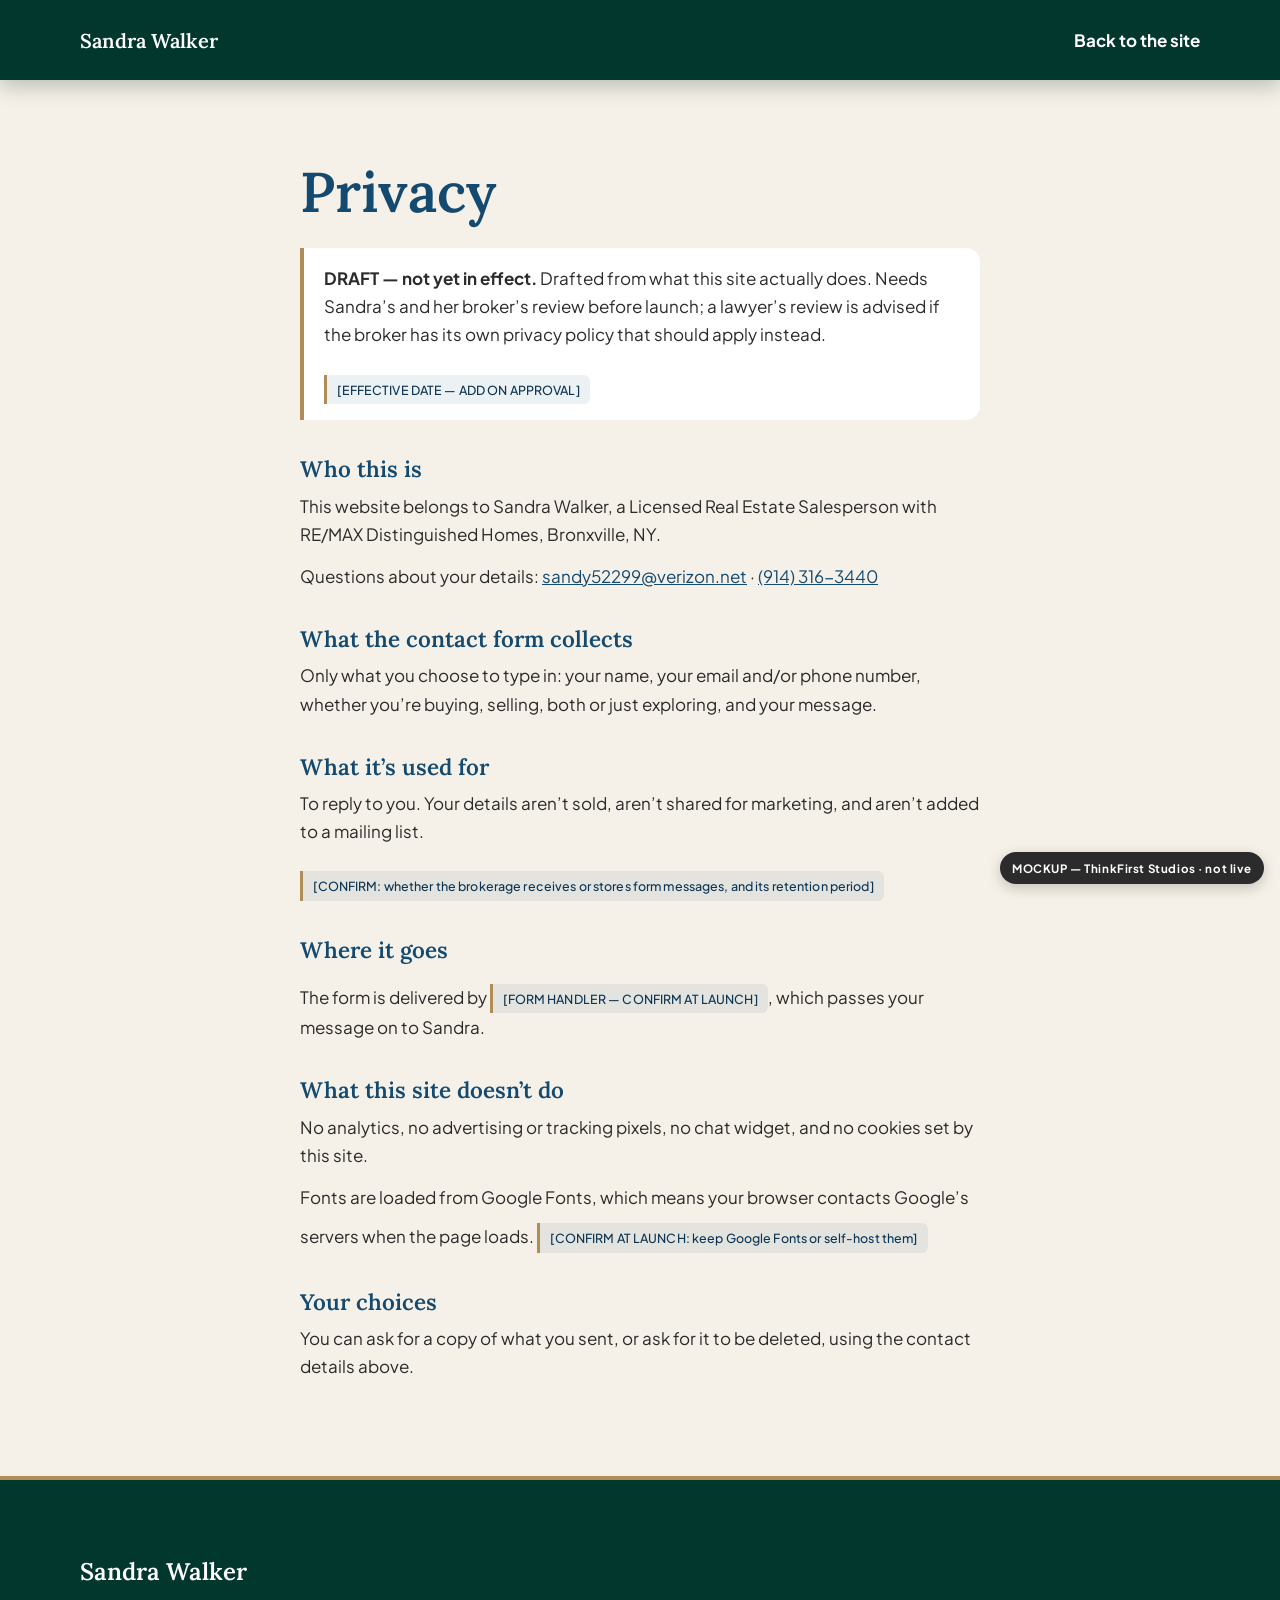
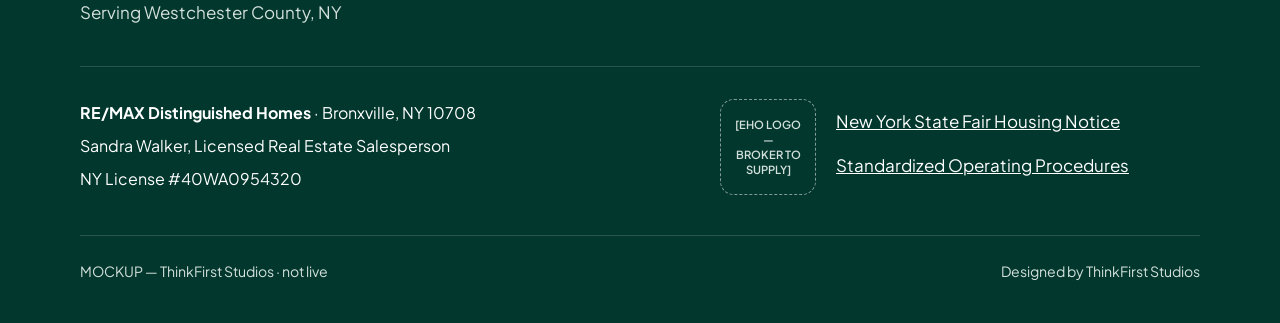
==== privacy.html @ 8b682e96 "Update preview: real details, About background, review stars, cache-busting Co-Authored-By: Claude O" ====
<!DOCTYPE html>
<html lang="en-US">
<head>
  <meta charset="utf-8">
  <meta name="viewport" content="width=device-width, initial-scale=1">
  <title>Privacy · Sandra Walker · Westchester County Real Estate</title>
  <meta name="description" content="How the contact form on Sandra Walker’s website uses the details you send.">
  <meta name="robots" content="noindex, nofollow">
  <link rel="canonical" href="https://DOMAIN-TO-CONFIRM.example/privacy.html">
  <link rel="preconnect" href="https://fonts.googleapis.com">
  <link rel="preconnect" href="https://fonts.gstatic.com" crossorigin>
  <link href="https://fonts.googleapis.com/css2?family=Lora:ital,wght@0,400;0,500;0,600;1,400;1,500&amp;family=Plus+Jakarta+Sans:ital,wght@0,400;0,500;0,600;0,700;0,800;1,400;1,500&amp;display=swap" rel="stylesheet">
  <link rel="stylesheet" href="styles.css?v=6">
</head>
<body>
  <a class="skip" href="#main">Skip to content</a>
  <div class="mockup-badge" aria-hidden="true">MOCKUP — ThinkFirst Studios · not live</div>

  <header class="site-header site-header--solid">
    <div class="wrap">
      <a class="brand" href="index.html">Sandra Walker</a>
      <a class="text-link" href="index.html#contact">Back to the site</a>
    </div>
  </header>

  <main id="main" class="page">
    <div class="wrap">
      <h1>Privacy</h1>

      <div class="draft-banner">
        <p><strong>DRAFT — not yet in effect.</strong> Drafted from what this site actually does. Needs Sandra’s and her broker’s review before launch; a lawyer’s review is advised if the broker has its own privacy policy that should apply instead.</p>
        <p><span class="flag">[EFFECTIVE DATE — ADD ON APPROVAL]</span></p>
      </div>

      <h2>Who this is</h2>
      <p>This website belongs to Sandra Walker, a Licensed Real Estate Salesperson with RE/MAX Distinguished Homes, Bronxville, NY.</p>
      <p>Questions about your details: <a href="mailto:sandy52299@verizon.net">sandy52299@verizon.net</a> · <a href="tel:+19143163440">(914) 316-3440</a></p>

      <h2>What the contact form collects</h2>
      <p>Only what you choose to type in: your name, your email and/or phone number, whether you’re buying, selling, both or just exploring, and your message.</p>

      <h2>What it’s used for</h2>
      <p>To reply to you. Your details aren’t sold, aren’t shared for marketing, and aren’t added to a mailing list.</p>
      <p><span class="flag">[CONFIRM: whether the brokerage receives or stores form messages, and its retention period]</span></p>

      <h2>Where it goes</h2>
      <p>The form is delivered by <span class="flag">[FORM HANDLER — CONFIRM AT LAUNCH]</span>, which passes your message on to Sandra.</p>

      <h2>What this site doesn’t do</h2>
      <p>No analytics, no advertising or tracking pixels, no chat widget, and no cookies set by this site.</p>
      <p>Fonts are loaded from Google Fonts, which means your browser contacts Google’s servers when the page loads. <span class="flag">[CONFIRM AT LAUNCH: keep Google Fonts or self-host them]</span></p>

      <h2>Your choices</h2>
      <p>You can ask for a copy of what you sent, or ask for it to be deleted, using the contact details above.</p>
    </div>
  </main>

  <footer class="site-footer">
    <div class="wrap">
      <p class="foot-name">Sandra Walker</p>
      <p class="foot-serving">Serving Westchester County, NY</p>
      <div class="foot-grid">
        <div class="foot-legal">
          <p><strong>RE/MAX Distinguished Homes</strong> · Bronxville, NY 10708</p>
          <p>Sandra Walker, Licensed Real Estate Salesperson</p>
          <p>NY License #40WA0954320</p>
        </div>
        <div class="foot-fh">
          <div class="eho-slot" role="img" aria-label="Placeholder: Equal Housing Opportunity logo, broker to supply">[EHO LOGO —<br>BROKER TO SUPPLY]</div>
          <ul>
            <li><a href="index.html#fair-housing">New York State Fair Housing Notice</a></li>
            <li><a href="index.html#fair-housing">Standardized Operating Procedures</a></li>
          </ul>
        </div>
      </div>
      <div class="foot-base">
        <span>MOCKUP — ThinkFirst Studios · not live</span>
        <span>Designed by ThinkFirst Studios</span>
      </div>
    </div>
  </footer>
</body>
</html>
---- styles.css ----
/* Sandra Walker — Westchester County Real Estate · spec mockup (ThinkFirst Studios)
   v3 palette: Estate green, Hudson indigo, Brass, Columbia mist, Fieldstone cream.
   Lora for headings and her words, Plus Jakarta Sans for everything else. */

:root {
  --green: #02372D;       /* Estate green — header, footer */
  --green-deep: #01241D;
  --indigo: #144A70;      /* Hudson indigo — headings, links */
  --indigo-deep: #0D3452;
  --brass: #B08D57;       /* Brass — buttons, CTAs, accents */
  --brass-light: #BC9A63;
  --brass-deep: #8F6F3E;  /* small brass text on light grounds — 4.6:1 */
  --brass-ink: #1F1A12;   /* text on brass — 4.6:1 */
  --mist: #BFD7DD;        /* Columbia mist — section bands */
  --cream: #F5F1E8;       /* Fieldstone cream — page */
  --ink: #2B2B2B;         /* Slate — body text */
  --soft: #55534E;        /* secondary text — 5:1 on mist, 6:1 on cream */
  --white: #FFFFFF;       /* cards, forms */
  --line: #E2DACB;
  --field: #7E7A70;       /* form field borders — 4.4:1 on white */
  --error: #A12A1E;

  --serif: "Lora", Georgia, "Times New Roman", serif;
  --sans: "Plus Jakarta Sans", "Segoe UI", system-ui, -apple-system, sans-serif;

  --max: 1200px;
  --pad: clamp(1.25rem, 4vw, 2.5rem);
  --radius: 16px;
  --radius-lg: 26px;
  --shadow: 0 10px 28px rgba(2, 55, 45, .08);
  --shadow-lift: 0 18px 40px rgba(2, 55, 45, .14);
  --ease: cubic-bezier(.2, .7, .2, 1);
}

*, *::before, *::after { box-sizing: border-box; }

html { scroll-behavior: smooth; scroll-padding-top: 84px; -webkit-text-size-adjust: 100%; }

body {
  margin: 0;
  background: var(--cream);
  color: var(--ink);
  font-family: var(--sans);
  font-size: 1.0625rem;
  line-height: 1.65;
  padding-bottom: 76px; /* room for the mobile bar */
}
@media (min-width: 900px) { body { padding-bottom: 0; } }

img { max-width: 100%; display: block; }
a { color: var(--indigo); }
h1, h2, h3, h4 { font-family: var(--serif); font-weight: 600; line-height: 1.15; margin: 0; color: var(--indigo); }
p { margin: 0; }

.wrap { width: 100%; max-width: var(--max); margin: 0 auto; padding: 0 var(--pad); }

.visually-hidden {
  position: absolute !important; width: 1px; height: 1px; padding: 0; margin: -1px;
  overflow: hidden; clip: rect(0 0 0 0); white-space: nowrap; border: 0;
}

/* ---------- focus ---------- */
:focus-visible { outline: 3px solid var(--indigo); outline-offset: 3px; border-radius: 4px; }
.site-header :focus-visible, .site-footer :focus-visible, .hero :focus-visible, .contact-intro :focus-visible { outline-color: var(--brass); }

.skip {
  position: absolute; left: 1rem; top: -60px; z-index: 300;
  background: var(--green); color: #fff; padding: .75rem 1rem; border-radius: 8px; text-decoration: none;
}
.skip:focus { top: 1rem; }

/* ---------- placeholder flags ---------- */
.flag {
  display: inline-block;
  font-family: var(--sans); font-size: .78rem; font-weight: 500; font-style: normal; letter-spacing: .01em; line-height: 1.45;
  color: var(--indigo-deep);
  background: rgba(20, 74, 112, .08);
  border-left: 3px solid var(--brass);
  border-radius: 0 6px 6px 0;
  padding: .35rem .65rem;
  margin-top: .75rem;
}
.flag--dark { color: #fff; background: rgba(255, 255, 255, .12); border-left-color: var(--brass); }

.placeholder-copy {
  color: var(--soft); font-style: italic;
  border: 1.5px dashed #CFC5B2; background: rgba(255, 255, 255, .6);
  border-radius: 12px; padding: 1rem 1.25rem;
}

/* ---------- mockup marker ---------- */
.mockup-badge {
  position: fixed; z-index: 250; right: .75rem; bottom: 84px;
  background: var(--ink); color: #fff;
  font-size: .72rem; font-weight: 700; letter-spacing: .05em;
  padding: .4rem .75rem; border-radius: 999px; pointer-events: none;
  box-shadow: 0 4px 14px rgba(0, 0, 0, .2);
}
@media (min-width: 900px) { .mockup-badge { bottom: 1rem; right: 1rem; } }

/* ---------- buttons ---------- */
.btn {
  display: inline-flex; align-items: center; justify-content: center; gap: .5rem;
  min-height: 48px; padding: .8rem 1.6rem;
  font-family: var(--sans); font-size: 1rem; font-weight: 700;
  text-decoration: none; border-radius: 10px; border: 1.5px solid transparent;
  cursor: pointer;
  transition: background-position .4s var(--ease), background-color .2s, color .2s, border-color .2s, transform .2s var(--ease), box-shadow .2s;
}
.btn:hover { transform: translateY(-1px); }
.btn--solid, .btn--light, .btn--pill {
  color: var(--brass-ink);
  background: linear-gradient(135deg, var(--brass-light) 0%, var(--brass) 55%, var(--brass) 100%);
  background-size: 200% 100%; background-position: 0 0;
  box-shadow: 0 6px 16px rgba(143, 111, 62, .25);
}
.btn--solid:hover, .btn--light:hover, .btn--pill:hover { background-position: 100% 0; box-shadow: 0 8px 20px rgba(143, 111, 62, .35); }
.btn--outline { color: var(--indigo); border-color: var(--indigo); background: transparent; }
.btn--outline:hover { background: var(--indigo); color: #fff; }
.btn--ghost { color: #fff; border-color: rgba(255, 255, 255, .8); background: rgba(255, 255, 255, .06); }
.btn--ghost:hover { background: rgba(255, 255, 255, .16); border-color: #fff; }
.btn--pill { border-radius: 999px; min-height: 44px; padding: .5rem 1.3rem; }
.btn--block { width: 100%; }

.text-link {
  color: var(--indigo); text-decoration: none; font-weight: 700;
  background: linear-gradient(var(--brass), var(--brass)) 0 calc(100% - 6px) / 0 2px no-repeat;
  transition: background-size .4s var(--ease);
  display: inline-flex; align-items: center; min-height: 44px;
}
.text-link:hover, .text-link:focus-visible { background-size: 100% 2px; }

/* ---------- header (transparent over the hero, Estate green on scroll) ---------- */
.site-header {
  position: fixed; top: 0; left: 0; right: 0; z-index: 200;
  background: transparent;
  transition: background-color .35s var(--ease), box-shadow .35s;
}
.site-header .wrap {
  display: flex; align-items: center; justify-content: space-between; gap: 1rem;
  min-height: 80px; transition: min-height .35s var(--ease);
}
.brand {
  display: inline-flex; align-items: center; gap: .7rem;
  font-family: var(--serif); font-size: 1.25rem; font-weight: 600;
  color: #fff; text-decoration: none; padding: .5rem 0;
}
.brand-mark {
  display: inline-flex; align-items: center; justify-content: center;
  width: 36px; height: 36px; border-radius: 50%;
  border: 1.5px solid var(--brass); color: var(--brass-light);
  font-family: var(--serif); font-size: .82rem; font-weight: 600; letter-spacing: .02em;
}
.nav { display: flex; align-items: center; gap: .5rem; }
.nav-toggle {
  min-width: 44px; min-height: 44px; padding: 0 .9rem;
  background: rgba(255, 255, 255, .08); border: 1.5px solid rgba(255, 255, 255, .7); border-radius: 999px;
  font-family: var(--sans); font-size: .9rem; font-weight: 600; color: #fff; cursor: pointer;
}
.nav-list { list-style: none; margin: 0; padding: 0; display: none; }
.nav-list.is-open {
  display: block; position: absolute; left: var(--pad); right: var(--pad); top: calc(100% - 4px);
  background: #fff; border-radius: var(--radius); box-shadow: var(--shadow-lift); padding: .5rem 1.25rem;
}
.nav-list a {
  display: flex; align-items: center; min-height: 48px;
  color: var(--ink); text-decoration: none; font-weight: 600; font-size: .98rem;
}
.nav-list.is-open li + li { border-top: 1px solid var(--line); }
.nav .btn--pill { display: none; }

.site-header.is-condensed, .site-header--solid {
  background: var(--green); box-shadow: 0 6px 20px rgba(1, 36, 29, .25);
}
.site-header.is-condensed .wrap { min-height: 64px; }

@media (min-width: 900px) {
  .nav-toggle { display: none; }
  .nav-list, .nav-list.is-open {
    display: flex; gap: 2rem; position: static; padding: 0; margin-right: 1.5rem;
    background: none; box-shadow: none; border-radius: 0;
  }
  .nav-list.is-open li + li { border-top: 0; }
  .nav-list a {
    color: #fff; font-weight: 500; font-size: .95rem;
    background: linear-gradient(var(--brass), var(--brass)) 0 calc(100% - 10px) / 0 2px no-repeat;
    transition: background-size .4s var(--ease), color .2s;
  }
  .nav-list a:hover, .nav-list a:focus-visible { background-size: 100% 2px; }
  .nav .btn--pill { display: inline-flex; }
}

/* ---------- reveals ---------- */
.js .reveal { opacity: 0; transform: translateY(12px); transition: opacity .45s ease-out, transform .45s ease-out; transition-delay: calc(var(--i, 0) * 60ms); }
.js .reveal.is-in { opacity: 1; transform: none; }

/* ---------- shared section type ---------- */
.section { padding: clamp(4.5rem, 9vw, 7.5rem) 0; }
.section--tight { padding-top: clamp(2rem, 5vw, 4rem); }
.section--mist { background: var(--mist); }
.eyebrow {
  display: inline-flex; align-items: center; gap: .75rem;
  font-family: var(--sans); font-size: .8rem; font-weight: 700; letter-spacing: .16em; text-transform: uppercase;
  color: var(--indigo); margin-bottom: 1rem;
}
.eyebrow::before { content: ""; width: 28px; height: 2px; background: var(--brass); }
.eyebrow--light { color: #D7E7EB; }
.section-title { font-size: clamp(2.1rem, 1.5rem + 2.3vw, 3.2rem); font-weight: 600; letter-spacing: -.01em; }
.center-head { text-align: center; max-width: 820px; margin: 0 auto; }
.center-head .eyebrow { justify-content: center; }
.split-head { display: grid; gap: 1.5rem; align-items: end; }
@media (min-width: 900px) { .split-head { grid-template-columns: 1fr 1fr; gap: 4rem; } }

/* ---------- hero ---------- */
.hero {
  position: relative; isolation: isolate;
  min-height: clamp(600px, 92vh, 860px);
  display: flex; align-items: center;
  padding: 120px 0 140px;
  color: #fff; text-align: center;
}
.hero-media { position: absolute; inset: 0; z-index: -1; overflow: hidden; background: var(--green-deep); }
.hero-media img { width: 100%; height: 100%; object-fit: cover; }
.hero-media::after {
  content: ""; position: absolute; inset: 0;
  background: linear-gradient(180deg, rgba(1, 36, 29, .80) 0%, rgba(2, 55, 45, .42) 45%, rgba(1, 36, 29, .86) 100%);
}
.hero-media .stock-tag { z-index: 2; bottom: 100px; }
.hero-inner { display: flex; flex-direction: column; align-items: center; }
.hero-sub {
  display: inline-flex; align-items: center; gap: .9rem;
  font-size: .85rem; font-weight: 700; letter-spacing: .22em; text-transform: uppercase; color: #E9DFC9;
}
.hero-sub::before, .hero-sub::after { content: ""; width: 32px; height: 1.5px; background: var(--brass); }
@media (max-width: 599px) { .hero-sub::before, .hero-sub::after { display: none; } }
.hero-name {
  color: #fff; font-weight: 500; letter-spacing: -.015em; line-height: 1.02;
  font-size: clamp(3.2rem, 1.8rem + 6.4vw, 6.5rem); margin-top: 1.1rem;
}
.hero-line {
  margin-top: 1.4rem; max-width: 30em;
  font-family: var(--serif); font-style: italic;
  font-size: clamp(1.15rem, 1rem + .7vw, 1.5rem); color: #F1ECE0;
}
.hero-actions { display: flex; flex-wrap: wrap; justify-content: center; gap: .75rem; margin-top: 2.25rem; }
.hero-flags { display: flex; flex-direction: column; align-items: center; gap: .25rem; margin-top: 1.5rem; max-width: 640px; }
.hero-flags .flag { text-align: left; }

.stock-tag {
  position: absolute; z-index: 2; left: .75rem; bottom: .75rem;
  background: rgba(1, 36, 29, .8); color: #fff;
  font-size: .72rem; font-weight: 600; letter-spacing: .03em; padding: .25rem .6rem; border-radius: 999px;
}

/* ---------- fair housing — overlaps the hero, can't be missed ---------- */
.fair-housing { position: relative; z-index: 5; margin-top: -84px; }
.fh-panel {
  background: var(--white); border-radius: var(--radius-lg); box-shadow: var(--shadow-lift);
  border-top: 4px solid var(--brass);
  padding: 1.75rem; display: grid; gap: 1.5rem; align-items: center;
}
@media (min-width: 900px) { .fh-panel { grid-template-columns: auto 1fr 1fr; gap: 2.5rem; padding: 2rem 2.5rem; } }
.fh-col { display: flex; flex-direction: column; align-items: flex-start; }
.fh-title { font-size: 1.45rem; }
.fh-kicker { font-size: .8rem; font-weight: 700; letter-spacing: .16em; text-transform: uppercase; color: var(--soft); }
.eho-slot {
  width: 112px; height: 112px; border-radius: 14px;
  border: 1.5px dashed var(--field); background: var(--cream);
  display: flex; align-items: center; justify-content: center; text-align: center;
  font-size: .7rem; font-weight: 600; line-height: 1.35; color: var(--soft); padding: .5rem;
}

/* ---------- about ---------- */
/* About: a low-opacity landscape behind the section (stock, decorative) */
#about { position: relative; isolation: isolate; overflow: hidden; }
#about::before {
  content: ""; position: absolute; inset: 0; z-index: -1;
  background:
    linear-gradient(90deg, rgba(245, 241, 232, .94) 0%, rgba(245, 241, 232, .88) 50%, rgba(245, 241, 232, .80) 100%),
    url("https://images.pexels.com/photos/36949787/pexels-photo-36949787.jpeg?auto=compress&cs=tinysrgb&w=1600") center 40% / cover no-repeat;
}

.about-grid { display: grid; gap: 3.5rem; align-items: center; }
@media (min-width: 960px) { .about-grid { grid-template-columns: 1.05fr .95fr; gap: 5rem; } }
.about-text > * + * { margin-top: 1.5rem; }
.about-text .eyebrow { margin-bottom: 0; }
.about-text .section-title { margin-top: .75rem; }
.about-text .quote { margin-top: 2.25rem; }

.quote { margin: 0; position: relative; }
.quote .qmark {
  display: block; font-family: var(--serif); font-size: 5rem; line-height: .8; height: 2.6rem; font-weight: 600; color: var(--brass);
}
.quote blockquote { margin: 0; }
.quote blockquote p {
  font-family: var(--serif); font-size: clamp(1.35rem, 1.1rem + 1vw, 1.8rem); font-weight: 400; line-height: 1.42; color: var(--ink);
}
.quote figcaption { margin-top: 1rem; font-size: .82rem; font-weight: 700; letter-spacing: .14em; text-transform: uppercase; color: var(--soft); }
.quote figcaption::before { content: ""; display: inline-block; width: 28px; height: 2px; background: var(--brass); vertical-align: middle; margin-right: .75rem; }
.quote--center { text-align: center; }
.quote--center .qmark { margin: 0 auto; }
.quote--center blockquote p { font-size: clamp(1.6rem, 1.15rem + 1.8vw, 2.5rem); font-weight: 500; max-width: 24em; margin: 0 auto; color: var(--indigo-deep); }

.br-wide { display: none; }
@media (min-width: 900px) {
  .br-wide { display: inline; }
  .quote--two-line blockquote p { max-width: none; white-space: nowrap; font-size: clamp(1.6rem, 2.6vw, 2.2rem); }
  #why .center-head { max-width: 1120px; }
}

.facts {
  list-style: none; padding: 0; display: grid; grid-template-columns: repeat(3, 1fr);
  background: var(--white); border: 1px solid var(--line); border-radius: var(--radius); overflow: hidden;
}
.facts li { padding: 1rem 1.1rem; display: flex; flex-direction: column; border-top: 3px solid var(--brass); }
.facts li + li { border-left: 1px solid var(--line); }
.facts strong { font-family: var(--serif); font-size: clamp(1.1rem, .9rem + .8vw, 1.6rem); font-weight: 600; color: var(--indigo); line-height: 1.2; }
.facts span { font-size: .88rem; color: var(--soft); }

.about-media { position: relative; padding: 0 18px 18px 0; }
.portrait {
  position: relative; margin: 0 0 0 auto; width: 100%; max-width: 420px;
  aspect-ratio: 4 / 5; border-radius: var(--radius-lg); overflow: hidden;
  background: var(--mist);
  box-shadow: 18px 18px 0 0 var(--mist), var(--shadow-lift);
}
.portrait::after { content: ""; position: absolute; left: 0; right: 0; bottom: 0; height: 5px; background: var(--brass); }
.portrait img { width: 100%; height: 100%; object-fit: cover; object-position: 50% 30%; }

/* ---------- why (Columbia mist band) ---------- */
.points { list-style: none; margin: 3.5rem 0 0; padding: 0; display: grid; gap: 1.25rem; }
@media (min-width: 900px) { .points { grid-template-columns: repeat(3, 1fr); gap: 1.5rem; } }
.point {
  background: var(--white); border-radius: var(--radius); padding: 2rem 1.75rem; box-shadow: var(--shadow);
  border-top: 4px solid var(--brass);
  transition: transform .35s var(--ease), box-shadow .35s;
}
.point:hover { transform: translateY(-2px); box-shadow: var(--shadow-lift); }
.point-num { display: block; font-family: var(--serif); font-size: 1.6rem; font-weight: 600; color: var(--brass-deep); margin-bottom: 1rem; line-height: 1; }
.point h3 { font-size: 1.4rem; }
.point p { color: var(--soft); margin-top: .65rem; font-family: var(--serif); font-style: italic; }

/* ---------- westchester ---------- */
.towns { display: grid; gap: 1.5rem; margin-top: 3rem; grid-template-columns: 1fr; }
@media (min-width: 600px) { .towns { grid-template-columns: repeat(2, 1fr); } }
@media (min-width: 1080px) { .towns { grid-template-columns: repeat(4, 1fr); } }
.town {
  display: flex; flex-direction: column; background: var(--white);
  border-radius: var(--radius); overflow: hidden; box-shadow: var(--shadow);
  transition: transform .35s var(--ease), box-shadow .35s;
}
.town:hover { transform: translateY(-2px); box-shadow: var(--shadow-lift); }
.town-media { position: relative; aspect-ratio: 4 / 3; overflow: hidden; background: var(--mist); }
.town-media img { width: 100%; height: 100%; object-fit: cover; transition: transform .6s var(--ease); }
.town:hover .town-media img { transform: scale(1.03); }
.town-body { padding: 1.25rem 1.25rem 1.4rem; display: flex; flex-direction: column; flex: 1; border-top: 3px solid var(--brass); }
.town h3 { font-size: 1.35rem; }
.town p { font-size: .95rem; color: var(--soft); margin-top: .5rem; margin-bottom: 1rem; }
.town .flag { margin-top: auto; }
.west-foot { margin-top: 2rem; display: flex; flex-direction: column; gap: 1rem; align-items: flex-start; }
.search-row { display: flex; flex-wrap: wrap; align-items: center; gap: .25rem 1rem; padding-top: 1rem; border-top: 1px solid var(--line); width: 100%; }
.search-row .flag { margin-top: 0; }

/* ---------- buying & selling (Columbia mist band) ---------- */
.process { display: grid; gap: 1.5rem; margin-top: 3rem; }
@media (min-width: 900px) { .process { grid-template-columns: 1fr 1fr; } }
.panel { background: var(--white); border-radius: var(--radius-lg); padding: clamp(1.75rem, 3vw, 2.5rem); box-shadow: var(--shadow); }
.panel h3 { font-size: 1.6rem; margin-bottom: 1rem; }
.steps { list-style: none; margin: 0; padding: 0; }
.steps li { display: grid; grid-template-columns: 52px 1fr; gap: 1rem; padding: 1.25rem 0; border-top: 1px solid var(--line); }
.step-num {
  display: inline-flex; align-items: center; justify-content: center;
  width: 44px; height: 44px; border-radius: 50%; background: var(--green); color: #fff;
  font-family: var(--serif); font-size: 1rem; font-weight: 600;
  box-shadow: inset 0 0 0 2px var(--brass);
}
.steps h4 { font-size: 1.15rem; color: var(--ink); }
.steps p { color: var(--soft); margin-top: .25rem; font-size: .98rem; }

/* ---------- testimonial ---------- */
.review {
  position: relative; margin: 2rem auto 0; max-width: 860px; text-align: center;
  background: var(--white); border-radius: var(--radius-lg); box-shadow: var(--shadow);
  border-top: 4px solid var(--brass);
  padding: clamp(2.25rem, 5vw, 3.5rem) clamp(1.5rem, 5vw, 4rem);
}
.review-stars { display: inline-flex; align-items: center; gap: .3rem; }
.review-stars svg { width: 24px; height: 24px; fill: var(--brass); }
.review-stars span { margin-left: .5rem; font-weight: 700; font-size: .95rem; color: var(--brass-deep); }
.review blockquote { margin: 1.25rem 0 0; }
.review blockquote p { font-family: var(--serif); font-style: italic; font-size: clamp(1.2rem, 1rem + .9vw, 1.6rem); line-height: 1.5; color: var(--indigo-deep); }
.review figcaption { margin-top: 1.5rem; font-size: .82rem; font-weight: 700; letter-spacing: .14em; text-transform: uppercase; color: var(--soft); }
.review figcaption::before { content: ""; display: inline-block; width: 28px; height: 2px; background: var(--brass); vertical-align: middle; margin-right: .75rem; }

/* ---------- contact (Hudson indigo panel) ---------- */
.contact-panel {
  position: relative; overflow: hidden;
  display: grid; gap: 2.5rem;
  background: linear-gradient(135deg, var(--indigo) 0%, var(--indigo-deep) 100%);
  border-radius: var(--radius-lg); padding: clamp(1.75rem, 4vw, 3.5rem); color: #fff;
}
.contact-panel::before { content: ""; position: absolute; left: 0; right: 0; top: 0; height: 4px; background: var(--brass); }
@media (min-width: 960px) { .contact-panel { grid-template-columns: .9fr 1.1fr; gap: 4rem; align-items: start; } }
.contact-title { color: #fff; font-size: clamp(2.1rem, 1.5rem + 2.3vw, 3.2rem); }
.contact-direct { margin: 2.25rem 0 0; display: grid; gap: 1rem; }
.contact-direct div { border-top: 1px solid rgba(255, 255, 255, .2); padding-top: 1rem; }
.contact-direct dt { font-size: .78rem; font-weight: 700; letter-spacing: .16em; text-transform: uppercase; color: #D7E7EB; }
.contact-direct dd a { color: #fff; text-decoration-color: var(--brass); text-underline-offset: 4px; overflow-wrap: anywhere; }
.contact-direct dd { margin: .3rem 0 0; font-family: var(--serif); font-size: clamp(1.3rem, 1rem + 1vw, 1.75rem); font-weight: 500; }

.form { display: grid; gap: 1.1rem; background: var(--white); color: var(--ink); border-radius: var(--radius); padding: clamp(1.5rem, 3vw, 2.25rem); }
.field { display: grid; gap: .4rem; }
.field label { font-weight: 700; font-size: .95rem; }
.hint { font-size: .88rem; color: var(--soft); font-weight: 400; }
.field input, .field select, .field textarea {
  font: inherit; font-size: 1rem; color: var(--ink); background: var(--white);
  border: 1.5px solid var(--field); border-radius: 10px;
  padding: .7rem .9rem; min-height: 48px; width: 100%;
}
.field textarea { min-height: 120px; resize: vertical; }
.field input:focus-visible, .field select:focus-visible, .field textarea:focus-visible { outline: 3px solid var(--indigo); outline-offset: 1px; border-color: var(--indigo); }
.field [aria-invalid="true"] { border-color: var(--error); border-width: 2px; }
.error { color: var(--error); font-size: .9rem; font-weight: 700; }
.error:empty { display: none; }
.form-row { display: grid; gap: 1.1rem; }
@media (min-width: 640px) { .form-row { grid-template-columns: 1fr 1fr; } }
.data-line { font-size: .9rem; color: var(--soft); border-top: 1px solid var(--line); padding-top: 1rem; }

/* ---------- footer (Estate green) ---------- */
.site-footer { background: var(--green); color: #D3E0DB; padding: 4.5rem 0 2.5rem; border-top: 4px solid var(--brass); }
.site-footer a { color: #fff; }
.foot-top { display: flex; flex-wrap: wrap; justify-content: space-between; gap: 1.5rem; align-items: center; }
.foot-name { display: inline-flex; align-items: center; gap: .7rem; font-family: var(--serif); font-size: 1.5rem; font-weight: 600; color: #fff; }
.foot-serving { margin-top: .4rem; }
.foot-nav { list-style: none; margin: 0; padding: 0; display: flex; flex-wrap: wrap; gap: .25rem 1.75rem; }
.foot-nav a { display: inline-flex; min-height: 44px; align-items: center; text-decoration: none; font-weight: 500; }
.foot-nav a:hover { text-decoration: underline; text-decoration-color: var(--brass); }
.foot-grid { display: grid; gap: 2rem; margin-top: 2.5rem; padding-top: 2rem; border-top: 1px solid rgba(255, 255, 255, .15); }
@media (min-width: 900px) { .foot-grid { grid-template-columns: 1.2fr 1fr; gap: 4rem; } }
.foot-legal { font-size: 1rem; line-height: 1.7; color: #fff; }
.foot-legal p + p { margin-top: .35rem; }
.foot-fh { display: flex; gap: 1.25rem; align-items: flex-start; }
.foot-fh .eho-slot { width: 96px; height: 96px; flex: none; background: transparent; border-color: rgba(255, 255, 255, .5); color: #D3E0DB; }
.foot-fh ul { list-style: none; margin: 0; padding: 0; }
.foot-fh li a { display: inline-flex; min-height: 44px; align-items: center; }
.foot-base {
  margin-top: 2.5rem; padding-top: 1.5rem; border-top: 1px solid rgba(255, 255, 255, .15);
  display: flex; flex-wrap: wrap; gap: .5rem 2rem; justify-content: space-between; font-size: .88rem;
}

/* ---------- mobile bar ---------- */
.mobile-bar {
  position: fixed; left: 0; right: 0; bottom: 0; z-index: 220;
  display: grid; grid-template-columns: 1fr 1fr; gap: .5rem;
  padding: .6rem; background: var(--white); box-shadow: 0 -6px 20px rgba(2, 55, 45, .1);
}
.mobile-bar .btn { width: 100%; }
@media (min-width: 900px) { .mobile-bar { display: none; } }

/* ---------- simple pages (privacy, thanks) ---------- */
.page { padding: calc(80px + clamp(3rem, 7vw, 5rem)) 0 clamp(3rem, 8vw, 6rem); }
.page .wrap { max-width: 760px; }
.page h1 { font-size: clamp(2.3rem, 1.7rem + 2.4vw, 3.5rem); }
.page h2 { font-size: 1.4rem; margin: 2.25rem 0 .6rem; }
.page p + p { margin-top: .9rem; }
.page .hairline { height: 2px; width: 64px; background: var(--brass); border: 0; margin: 1.5rem 0 0; }
.site-header--solid .text-link { color: #fff; }
.draft-banner { background: var(--white); border-left: 4px solid var(--brass); border-radius: 0 14px 14px 0; padding: 1rem 1.25rem; margin: 1.5rem 0 2rem; }

/* ---------- reduced motion: everything stops ---------- */
@media (prefers-reduced-motion: reduce) {
  html { scroll-behavior: auto; }
  *, *::before, *::after { transition: none !important; animation: none !important; }
  .js .reveal { opacity: 1; transform: none; }
  .btn:hover, .point:hover, .town:hover { transform: none; }
  .town:hover .town-media img { transform: none; }
}
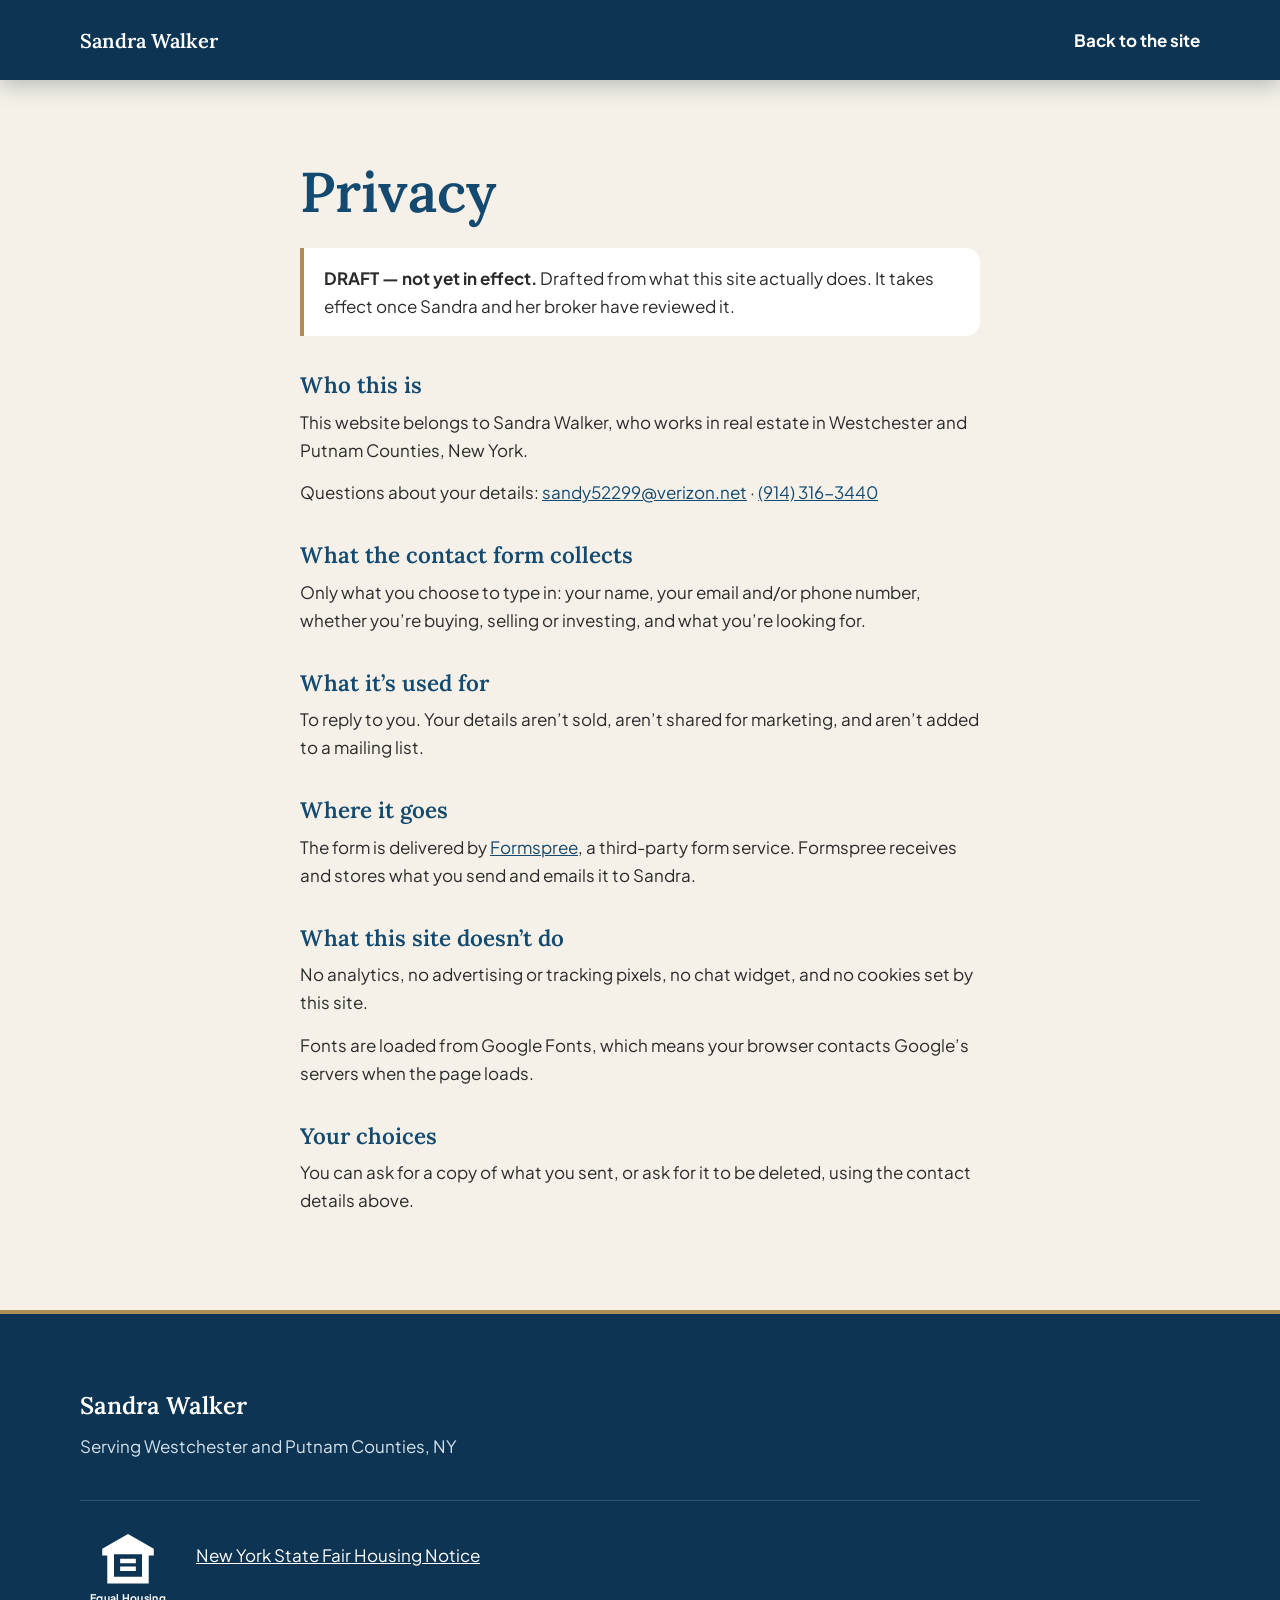
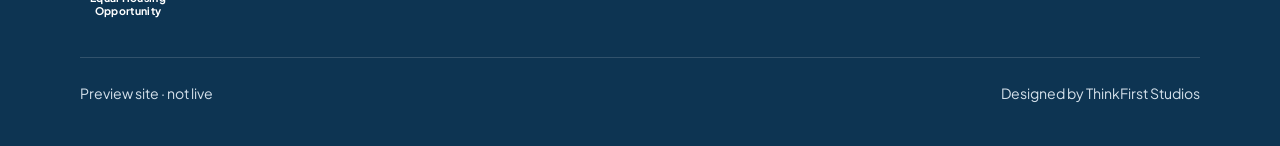
==== commit 5e80e6df: "Update preview: Putnam, property types, form, finished copy Co-Authored-By: Claude Opus 5.5 <noreply" ====
--- a/privacy.html
+++ b/privacy.html
@@ -3,19 +3,17 @@
 <head>
   <meta charset="utf-8">
   <meta name="viewport" content="width=device-width, initial-scale=1">
-  <title>Privacy · Sandra Walker · Westchester County Real Estate</title>
+  <title>Privacy · Sandra Walker · Westchester &amp; Putnam Real Estate</title>
   <meta name="description" content="How the contact form on Sandra Walker’s website uses the details you send.">
   <meta name="robots" content="noindex, nofollow">
   <link rel="canonical" href="https://DOMAIN-TO-CONFIRM.example/privacy.html">
   <link rel="preconnect" href="https://fonts.googleapis.com">
   <link rel="preconnect" href="https://fonts.gstatic.com" crossorigin>
   <link href="https://fonts.googleapis.com/css2?family=Lora:ital,wght@0,400;0,500;0,600;1,400;1,500&amp;family=Plus+Jakarta+Sans:ital,wght@0,400;0,500;0,600;0,700;0,800;1,400;1,500&amp;display=swap" rel="stylesheet">
-  <link rel="stylesheet" href="styles.css?v=6">
+  <link rel="stylesheet" href="styles.css?v=13">
 </head>
 <body>
   <a class="skip" href="#main">Skip to content</a>
-  <div class="mockup-badge" aria-hidden="true">MOCKUP — ThinkFirst Studios · not live</div>
-
   <header class="site-header site-header--solid">
     <div class="wrap">
       <a class="brand" href="index.html">Sandra Walker</a>
@@ -28,27 +26,25 @@
       <h1>Privacy</h1>
 
       <div class="draft-banner">
-        <p><strong>DRAFT — not yet in effect.</strong> Drafted from what this site actually does. Needs Sandra’s and her broker’s review before launch; a lawyer’s review is advised if the broker has its own privacy policy that should apply instead.</p>
-        <p><span class="flag">[EFFECTIVE DATE — ADD ON APPROVAL]</span></p>
+        <p><strong>DRAFT — not yet in effect.</strong> Drafted from what this site actually does. It takes effect once Sandra and her broker have reviewed it.</p>
       </div>
 
       <h2>Who this is</h2>
-      <p>This website belongs to Sandra Walker, a Licensed Real Estate Salesperson with RE/MAX Distinguished Homes, Bronxville, NY.</p>
+      <p>This website belongs to Sandra Walker, who works in real estate in Westchester and Putnam Counties, New York.</p>
       <p>Questions about your details: <a href="mailto:sandy52299@verizon.net">sandy52299@verizon.net</a> · <a href="tel:+19143163440">(914) 316-3440</a></p>
 
       <h2>What the contact form collects</h2>
-      <p>Only what you choose to type in: your name, your email and/or phone number, whether you’re buying, selling, both or just exploring, and your message.</p>
+      <p>Only what you choose to type in: your name, your email and/or phone number, whether you’re buying, selling or investing, and what you’re looking for.</p>
 
       <h2>What it’s used for</h2>
       <p>To reply to you. Your details aren’t sold, aren’t shared for marketing, and aren’t added to a mailing list.</p>
-      <p><span class="flag">[CONFIRM: whether the brokerage receives or stores form messages, and its retention period]</span></p>
 
       <h2>Where it goes</h2>
-      <p>The form is delivered by <span class="flag">[FORM HANDLER — CONFIRM AT LAUNCH]</span>, which passes your message on to Sandra.</p>
+      <p>The form is delivered by <a href="https://formspree.io/legal/privacy-policy/" rel="noopener">Formspree</a>, a third-party form service. Formspree receives and stores what you send and emails it to Sandra.</p>
 
       <h2>What this site doesn’t do</h2>
       <p>No analytics, no advertising or tracking pixels, no chat widget, and no cookies set by this site.</p>
-      <p>Fonts are loaded from Google Fonts, which means your browser contacts Google’s servers when the page loads. <span class="flag">[CONFIRM AT LAUNCH: keep Google Fonts or self-host them]</span></p>
+      <p>Fonts are loaded from Google Fonts, which means your browser contacts Google’s servers when the page loads.</p>
 
       <h2>Your choices</h2>
       <p>You can ask for a copy of what you sent, or ask for it to be deleted, using the contact details above.</p>
@@ -58,23 +54,18 @@
   <footer class="site-footer">
     <div class="wrap">
       <p class="foot-name">Sandra Walker</p>
-      <p class="foot-serving">Serving Westchester County, NY</p>
+      <p class="foot-serving">Serving Westchester and Putnam Counties, NY</p>
       <div class="foot-grid">
-        <div class="foot-legal">
-          <p><strong>RE/MAX Distinguished Homes</strong> · Bronxville, NY 10708</p>
-          <p>Sandra Walker, Licensed Real Estate Salesperson</p>
-          <p>NY License #40WA0954320</p>
-        </div>
+        <!-- ADD: Brokerage name + NY license # -->
         <div class="foot-fh">
-          <div class="eho-slot" role="img" aria-label="Placeholder: Equal Housing Opportunity logo, broker to supply">[EHO LOGO —<br>BROKER TO SUPPLY]</div>
+          <div class="eho" role="img" aria-label="Equal Housing Opportunity"><svg viewBox="0 0 100 92" aria-hidden="true" focusable="false"><path fill-rule="evenodd" d="M50 2 4 28v12h9v50h74V40h9V28zM25 38h50v40H25z"/><path d="M36 46h28v8H36zM36 60h28v8H36z"/></svg><span>Equal Housing<br>Opportunity</span></div>
           <ul>
-            <li><a href="index.html#fair-housing">New York State Fair Housing Notice</a></li>
-            <li><a href="index.html#fair-housing">Standardized Operating Procedures</a></li>
+            <li><a href="https://dos.ny.gov/fair-housing-notice" rel="noopener">New York State Fair Housing Notice</a></li>
           </ul>
         </div>
       </div>
       <div class="foot-base">
-        <span>MOCKUP — ThinkFirst Studios · not live</span>
+        <span>Preview site · not live</span>
         <span>Designed by ThinkFirst Studios</span>
       </div>
     </div>
--- a/styles.css
+++ b/styles.css
@@ -1,17 +1,17 @@
-/* Sandra Walker — Westchester County Real Estate · spec mockup (ThinkFirst Studios)
-   v3 palette: Estate green, Hudson indigo, Brass, Columbia mist, Fieldstone cream.
+/* Sandra Walker: Westchester & Putnam Real Estate · spec mockup (ThinkFirst Studios)
+   v4 palette: Harbor navy, Hudson indigo, Brass, River mist, Fieldstone cream.
    Lora for headings and her words, Plus Jakarta Sans for everything else. */
 
 :root {
-  --green: #02372D;       /* Estate green — header, footer */
-  --green-deep: #01241D;
+  --navy: #0D3452;        /* Harbor navy: header, footer */
+  --navy-deep: #092438;
   --indigo: #144A70;      /* Hudson indigo — headings, links */
   --indigo-deep: #0D3452;
   --brass: #B08D57;       /* Brass — buttons, CTAs, accents */
   --brass-light: #BC9A63;
   --brass-deep: #8F6F3E;  /* small brass text on light grounds — 4.6:1 */
   --brass-ink: #1F1A12;   /* text on brass — 4.6:1 */
-  --mist: #BFD7DD;        /* Columbia mist — section bands */
+  --mist: #CADBE7;        /* River mist: section bands */
   --cream: #F5F1E8;       /* Fieldstone cream — page */
   --ink: #2B2B2B;         /* Slate — body text */
   --soft: #55534E;        /* secondary text — 5:1 on mist, 6:1 on cream */
@@ -27,8 +27,8 @@
   --pad: clamp(1.25rem, 4vw, 2.5rem);
   --radius: 16px;
   --radius-lg: 26px;
-  --shadow: 0 10px 28px rgba(2, 55, 45, .08);
-  --shadow-lift: 0 18px 40px rgba(2, 55, 45, .14);
+  --shadow: 0 10px 28px rgba(13, 52, 82, .08);
+  --shadow-lift: 0 18px 40px rgba(13, 52, 82, .14);
   --ease: cubic-bezier(.2, .7, .2, 1);
 }
 
@@ -65,38 +65,9 @@
 
 .skip {
   position: absolute; left: 1rem; top: -60px; z-index: 300;
-  background: var(--green); color: #fff; padding: .75rem 1rem; border-radius: 8px; text-decoration: none;
+  background: var(--navy); color: #fff; padding: .75rem 1rem; border-radius: 8px; text-decoration: none;
 }
 .skip:focus { top: 1rem; }
-
-/* ---------- placeholder flags ---------- */
-.flag {
-  display: inline-block;
-  font-family: var(--sans); font-size: .78rem; font-weight: 500; font-style: normal; letter-spacing: .01em; line-height: 1.45;
-  color: var(--indigo-deep);
-  background: rgba(20, 74, 112, .08);
-  border-left: 3px solid var(--brass);
-  border-radius: 0 6px 6px 0;
-  padding: .35rem .65rem;
-  margin-top: .75rem;
-}
-.flag--dark { color: #fff; background: rgba(255, 255, 255, .12); border-left-color: var(--brass); }
-
-.placeholder-copy {
-  color: var(--soft); font-style: italic;
-  border: 1.5px dashed #CFC5B2; background: rgba(255, 255, 255, .6);
-  border-radius: 12px; padding: 1rem 1.25rem;
-}
-
-/* ---------- mockup marker ---------- */
-.mockup-badge {
-  position: fixed; z-index: 250; right: .75rem; bottom: 84px;
-  background: var(--ink); color: #fff;
-  font-size: .72rem; font-weight: 700; letter-spacing: .05em;
-  padding: .4rem .75rem; border-radius: 999px; pointer-events: none;
-  box-shadow: 0 4px 14px rgba(0, 0, 0, .2);
-}
-@media (min-width: 900px) { .mockup-badge { bottom: 1rem; right: 1rem; } }
 
 /* ---------- buttons ---------- */
 .btn {
@@ -130,7 +101,7 @@
 }
 .text-link:hover, .text-link:focus-visible { background-size: 100% 2px; }
 
-/* ---------- header (transparent over the hero, Estate green on scroll) ---------- */
+/* ---------- header (transparent over the hero, Harbor navy on scroll) ---------- */
 .site-header {
   position: fixed; top: 0; left: 0; right: 0; z-index: 200;
   background: transparent;
@@ -170,7 +141,7 @@
 .nav .btn--pill { display: none; }
 
 .site-header.is-condensed, .site-header--solid {
-  background: var(--green); box-shadow: 0 6px 20px rgba(1, 36, 29, .25);
+  background: var(--navy); box-shadow: 0 6px 20px rgba(9, 36, 56, .25);
 }
 .site-header.is-condensed .wrap { min-height: 64px; }
 
@@ -204,7 +175,7 @@
   color: var(--indigo); margin-bottom: 1rem;
 }
 .eyebrow::before { content: ""; width: 28px; height: 2px; background: var(--brass); }
-.eyebrow--light { color: #D7E7EB; }
+.eyebrow--light { color: #D6E4EE; }
 .section-title { font-size: clamp(2.1rem, 1.5rem + 2.3vw, 3.2rem); font-weight: 600; letter-spacing: -.01em; }
 .center-head { text-align: center; max-width: 820px; margin: 0 auto; }
 .center-head .eyebrow { justify-content: center; }
@@ -219,17 +190,22 @@
   padding: 120px 0 140px;
   color: #fff; text-align: center;
 }
-.hero-media { position: absolute; inset: 0; z-index: -1; overflow: hidden; background: var(--green-deep); }
+.hero-media { position: absolute; inset: 0; z-index: -1; overflow: hidden; background: var(--navy-deep); }
 .hero-media img { width: 100%; height: 100%; object-fit: cover; }
+.hero-media img { object-position: center 55%; filter: saturate(1.08) brightness(1.04); }
 .hero-media::after {
+  /* light touch: shade only where the type sits, plus a little at the top for the menu */
   content: ""; position: absolute; inset: 0;
-  background: linear-gradient(180deg, rgba(1, 36, 29, .80) 0%, rgba(2, 55, 45, .42) 45%, rgba(1, 36, 29, .86) 100%);
-}
-.hero-media .stock-tag { z-index: 2; bottom: 100px; }
+  background:
+    radial-gradient(ellipse 60% 50% at 50% 48%, rgba(9, 36, 56, .60) 0%, rgba(9, 36, 56, .26) 60%, rgba(9, 36, 56, 0) 100%),
+    linear-gradient(180deg, rgba(9, 36, 56, .45) 0%, rgba(9, 36, 56, 0) 22%, rgba(9, 36, 56, 0) 78%, rgba(9, 36, 56, .30) 100%);
+}
+.hero-inner { text-shadow: 0 2px 18px rgba(9, 36, 56, .55), 0 1px 3px rgba(9, 36, 56, .5); }
+.hero-inner .btn { text-shadow: none; }
 .hero-inner { display: flex; flex-direction: column; align-items: center; }
 .hero-sub {
   display: inline-flex; align-items: center; gap: .9rem;
-  font-size: .85rem; font-weight: 700; letter-spacing: .22em; text-transform: uppercase; color: #E9DFC9;
+  font-size: .85rem; font-weight: 700; letter-spacing: .22em; text-transform: uppercase; color: #FFFFFF;
 }
 .hero-sub::before, .hero-sub::after { content: ""; width: 32px; height: 1.5px; background: var(--brass); }
 @media (max-width: 599px) { .hero-sub::before, .hero-sub::after { display: none; } }
@@ -243,14 +219,6 @@
   font-size: clamp(1.15rem, 1rem + .7vw, 1.5rem); color: #F1ECE0;
 }
 .hero-actions { display: flex; flex-wrap: wrap; justify-content: center; gap: .75rem; margin-top: 2.25rem; }
-.hero-flags { display: flex; flex-direction: column; align-items: center; gap: .25rem; margin-top: 1.5rem; max-width: 640px; }
-.hero-flags .flag { text-align: left; }
-
-.stock-tag {
-  position: absolute; z-index: 2; left: .75rem; bottom: .75rem;
-  background: rgba(1, 36, 29, .8); color: #fff;
-  font-size: .72rem; font-weight: 600; letter-spacing: .03em; padding: .25rem .6rem; border-radius: 999px;
-}
 
 /* ---------- fair housing — overlaps the hero, can't be missed ---------- */
 .fair-housing { position: relative; z-index: 5; margin-top: -84px; }
@@ -259,25 +227,21 @@
   border-top: 4px solid var(--brass);
   padding: 1.75rem; display: grid; gap: 1.5rem; align-items: center;
 }
-@media (min-width: 900px) { .fh-panel { grid-template-columns: auto 1fr 1fr; gap: 2.5rem; padding: 2rem 2.5rem; } }
+@media (min-width: 900px) { .fh-panel { grid-template-columns: auto 1fr; gap: 2.5rem; padding: 2rem 2.5rem; } }
 .fh-col { display: flex; flex-direction: column; align-items: flex-start; }
 .fh-title { font-size: 1.45rem; }
-.fh-kicker { font-size: .8rem; font-weight: 700; letter-spacing: .16em; text-transform: uppercase; color: var(--soft); }
-.eho-slot {
-  width: 112px; height: 112px; border-radius: 14px;
-  border: 1.5px dashed var(--field); background: var(--cream);
-  display: flex; align-items: center; justify-content: center; text-align: center;
-  font-size: .7rem; font-weight: 600; line-height: 1.35; color: var(--soft); padding: .5rem;
-}
+.eho { display: flex; flex-direction: column; align-items: center; gap: .4rem; width: 96px; flex: none; color: var(--indigo-deep); text-align: center; }
+.eho svg { width: 56px; height: auto; fill: currentColor; }
+.eho span { font-size: .66rem; font-weight: 700; line-height: 1.25; letter-spacing: .03em; }
 
 /* ---------- about ---------- */
-/* About: a low-opacity landscape behind the section (stock, decorative) */
-#about { position: relative; isolation: isolate; overflow: hidden; }
-#about::before {
+/* Fair Housing + About: one low-opacity landscape behind both — Swan Lake, Rockefeller State Park Preserve (credited in the footer) */
+.about-wrap { position: relative; isolation: isolate; display: flow-root; }
+.about-wrap::before {
   content: ""; position: absolute; inset: 0; z-index: -1;
   background:
     linear-gradient(90deg, rgba(245, 241, 232, .94) 0%, rgba(245, 241, 232, .88) 50%, rgba(245, 241, 232, .80) 100%),
-    url("https://images.pexels.com/photos/36949787/pexels-photo-36949787.jpeg?auto=compress&cs=tinysrgb&w=1600") center 40% / cover no-repeat;
+    url("assets/area/about-swan-lake.jpg") center 40% / cover no-repeat;
 }
 
 .about-grid { display: grid; gap: 3.5rem; align-items: center; }
@@ -288,9 +252,6 @@
 .about-text .quote { margin-top: 2.25rem; }
 
 .quote { margin: 0; position: relative; }
-.quote .qmark {
-  display: block; font-family: var(--serif); font-size: 5rem; line-height: .8; height: 2.6rem; font-weight: 600; color: var(--brass);
-}
 .quote blockquote { margin: 0; }
 .quote blockquote p {
   font-family: var(--serif); font-size: clamp(1.35rem, 1.1rem + 1vw, 1.8rem); font-weight: 400; line-height: 1.42; color: var(--ink);
@@ -298,7 +259,6 @@
 .quote figcaption { margin-top: 1rem; font-size: .82rem; font-weight: 700; letter-spacing: .14em; text-transform: uppercase; color: var(--soft); }
 .quote figcaption::before { content: ""; display: inline-block; width: 28px; height: 2px; background: var(--brass); vertical-align: middle; margin-right: .75rem; }
 .quote--center { text-align: center; }
-.quote--center .qmark { margin: 0 auto; }
 .quote--center blockquote p { font-size: clamp(1.6rem, 1.15rem + 1.8vw, 2.5rem); font-weight: 500; max-width: 24em; margin: 0 auto; color: var(--indigo-deep); }
 
 .br-wide { display: none; }
@@ -314,6 +274,11 @@
 }
 .facts li { padding: 1rem 1.1rem; display: flex; flex-direction: column; border-top: 3px solid var(--brass); }
 .facts li + li { border-left: 1px solid var(--line); }
+@media (max-width: 599px) {
+  .facts { grid-template-columns: 1fr; border-top: 3px solid var(--brass); }
+  .facts li { border-top: 0; }
+  .facts li + li { border-left: 0; border-top: 1px solid var(--line); }
+}
 .facts strong { font-family: var(--serif); font-size: clamp(1.1rem, .9rem + .8vw, 1.6rem); font-weight: 600; color: var(--indigo); line-height: 1.2; }
 .facts span { font-size: .88rem; color: var(--soft); }
 
@@ -327,7 +292,7 @@
 .portrait::after { content: ""; position: absolute; left: 0; right: 0; bottom: 0; height: 5px; background: var(--brass); }
 .portrait img { width: 100%; height: 100%; object-fit: cover; object-position: 50% 30%; }
 
-/* ---------- why (Columbia mist band) ---------- */
+/* ---------- why (River mist band) ---------- */
 .points { list-style: none; margin: 3.5rem 0 0; padding: 0; display: grid; gap: 1.25rem; }
 @media (min-width: 900px) { .points { grid-template-columns: repeat(3, 1fr); gap: 1.5rem; } }
 .point {
@@ -340,10 +305,28 @@
 .point h3 { font-size: 1.4rem; }
 .point p { color: var(--soft); margin-top: .65rem; font-family: var(--serif); font-style: italic; }
 
-/* ---------- westchester ---------- */
-.towns { display: grid; gap: 1.5rem; margin-top: 3rem; grid-template-columns: 1fr; }
+/* ---------- the area ---------- */
+.area-intro { color: var(--soft); }
+.area-photos { display: grid; gap: 1.5rem; margin-top: 3rem; }
+@media (min-width: 760px) { .area-photos { grid-template-columns: 1.35fr 1fr; } }
+.area-photo { margin: 0; }
+.area-photo img { width: 100%; height: clamp(240px, 30vw, 380px); object-fit: cover; border-radius: var(--radius); box-shadow: var(--shadow); }
+.area-photo figcaption { margin-top: .6rem; font-size: .88rem; color: var(--soft); }
+.county-label {
+  display: flex; align-items: center; gap: 1rem; margin-top: 3.5rem;
+  font-size: clamp(1.5rem, 1.25rem + 1vw, 2rem);
+}
+.county-label::after { content: ""; flex: 1; height: 1px; background: var(--line); }
+.towns { display: grid; gap: 1.5rem; margin-top: 1.5rem; grid-template-columns: 1fr; }
 @media (min-width: 600px) { .towns { grid-template-columns: repeat(2, 1fr); } }
 @media (min-width: 1080px) { .towns { grid-template-columns: repeat(4, 1fr); } }
+/* five towns: one wide card at two columns; two wide then three at full width, so no card sits alone */
+@media (min-width: 600px) { .towns--five .town:first-child { grid-column: span 2; } }
+@media (min-width: 1080px) {
+  .towns--five { grid-template-columns: repeat(6, 1fr); }
+  .towns--five .town { grid-column: span 2; }
+  .towns--five .town:nth-child(-n+2) { grid-column: span 3; }
+}
 .town {
   display: flex; flex-direction: column; background: var(--white);
   border-radius: var(--radius); overflow: hidden; box-shadow: var(--shadow);
@@ -354,14 +337,11 @@
 .town-media img { width: 100%; height: 100%; object-fit: cover; transition: transform .6s var(--ease); }
 .town:hover .town-media img { transform: scale(1.03); }
 .town-body { padding: 1.25rem 1.25rem 1.4rem; display: flex; flex-direction: column; flex: 1; border-top: 3px solid var(--brass); }
-.town h3 { font-size: 1.35rem; }
+.town h4 { font-size: 1.35rem; }
 .town p { font-size: .95rem; color: var(--soft); margin-top: .5rem; margin-bottom: 1rem; }
-.town .flag { margin-top: auto; }
-.west-foot { margin-top: 2rem; display: flex; flex-direction: column; gap: 1rem; align-items: flex-start; }
-.search-row { display: flex; flex-wrap: wrap; align-items: center; gap: .25rem 1rem; padding-top: 1rem; border-top: 1px solid var(--line); width: 100%; }
-.search-row .flag { margin-top: 0; }
-
-/* ---------- buying & selling (Columbia mist band) ---------- */
+
+/* ---------- buying & selling (River mist band) ---------- */
+.section-intro { margin-top: 1.25rem; }
 .process { display: grid; gap: 1.5rem; margin-top: 3rem; }
 @media (min-width: 900px) { .process { grid-template-columns: 1fr 1fr; } }
 .panel { background: var(--white); border-radius: var(--radius-lg); padding: clamp(1.75rem, 3vw, 2.5rem); box-shadow: var(--shadow); }
@@ -370,7 +350,7 @@
 .steps li { display: grid; grid-template-columns: 52px 1fr; gap: 1rem; padding: 1.25rem 0; border-top: 1px solid var(--line); }
 .step-num {
   display: inline-flex; align-items: center; justify-content: center;
-  width: 44px; height: 44px; border-radius: 50%; background: var(--green); color: #fff;
+  width: 44px; height: 44px; border-radius: 50%; background: var(--navy); color: #fff;
   font-family: var(--serif); font-size: 1rem; font-weight: 600;
   box-shadow: inset 0 0 0 2px var(--brass);
 }
@@ -404,7 +384,7 @@
 .contact-title { color: #fff; font-size: clamp(2.1rem, 1.5rem + 2.3vw, 3.2rem); }
 .contact-direct { margin: 2.25rem 0 0; display: grid; gap: 1rem; }
 .contact-direct div { border-top: 1px solid rgba(255, 255, 255, .2); padding-top: 1rem; }
-.contact-direct dt { font-size: .78rem; font-weight: 700; letter-spacing: .16em; text-transform: uppercase; color: #D7E7EB; }
+.contact-direct dt { font-size: .78rem; font-weight: 700; letter-spacing: .16em; text-transform: uppercase; color: #D6E4EE; }
 .contact-direct dd a { color: #fff; text-decoration-color: var(--brass); text-underline-offset: 4px; overflow-wrap: anywhere; }
 .contact-direct dd { margin: .3rem 0 0; font-family: var(--serif); font-size: clamp(1.3rem, 1rem + 1vw, 1.75rem); font-weight: 500; }
 
@@ -424,10 +404,13 @@
 .error:empty { display: none; }
 .form-row { display: grid; gap: 1.1rem; }
 @media (min-width: 640px) { .form-row { grid-template-columns: 1fr 1fr; } }
+.form-trap { position: absolute; left: -9999px; width: 1px; height: 1px; overflow: hidden; }
+.form-status { color: var(--error); font-size: .95rem; font-weight: 700; }
+.form-status:empty { display: none; }
 .data-line { font-size: .9rem; color: var(--soft); border-top: 1px solid var(--line); padding-top: 1rem; }
 
-/* ---------- footer (Estate green) ---------- */
-.site-footer { background: var(--green); color: #D3E0DB; padding: 4.5rem 0 2.5rem; border-top: 4px solid var(--brass); }
+/* ---------- footer (Harbor navy) ---------- */
+.site-footer { background: var(--navy); color: #D5E1EB; padding: 4.5rem 0 2.5rem; border-top: 4px solid var(--brass); }
 .site-footer a { color: #fff; }
 .foot-top { display: flex; flex-wrap: wrap; justify-content: space-between; gap: 1.5rem; align-items: center; }
 .foot-name { display: inline-flex; align-items: center; gap: .7rem; font-family: var(--serif); font-size: 1.5rem; font-weight: 600; color: #fff; }
@@ -440,9 +423,11 @@
 .foot-legal { font-size: 1rem; line-height: 1.7; color: #fff; }
 .foot-legal p + p { margin-top: .35rem; }
 .foot-fh { display: flex; gap: 1.25rem; align-items: flex-start; }
-.foot-fh .eho-slot { width: 96px; height: 96px; flex: none; background: transparent; border-color: rgba(255, 255, 255, .5); color: #D3E0DB; }
+.foot-fh .eho { color: #fff; }
 .foot-fh ul { list-style: none; margin: 0; padding: 0; }
 .foot-fh li a { display: inline-flex; min-height: 44px; align-items: center; }
+.foot-credits { margin-top: 1.5rem; font-size: .8rem; color: #BCCCDA; line-height: 1.6; }
+.foot-credits a { color: #D5E1EB; }
 .foot-base {
   margin-top: 2.5rem; padding-top: 1.5rem; border-top: 1px solid rgba(255, 255, 255, .15);
   display: flex; flex-wrap: wrap; gap: .5rem 2rem; justify-content: space-between; font-size: .88rem;
@@ -452,7 +437,7 @@
 .mobile-bar {
   position: fixed; left: 0; right: 0; bottom: 0; z-index: 220;
   display: grid; grid-template-columns: 1fr 1fr; gap: .5rem;
-  padding: .6rem; background: var(--white); box-shadow: 0 -6px 20px rgba(2, 55, 45, .1);
+  padding: .6rem; background: var(--white); box-shadow: 0 -6px 20px rgba(13, 52, 82, .1);
 }
 .mobile-bar .btn { width: 100%; }
 @media (min-width: 900px) { .mobile-bar { display: none; } }
